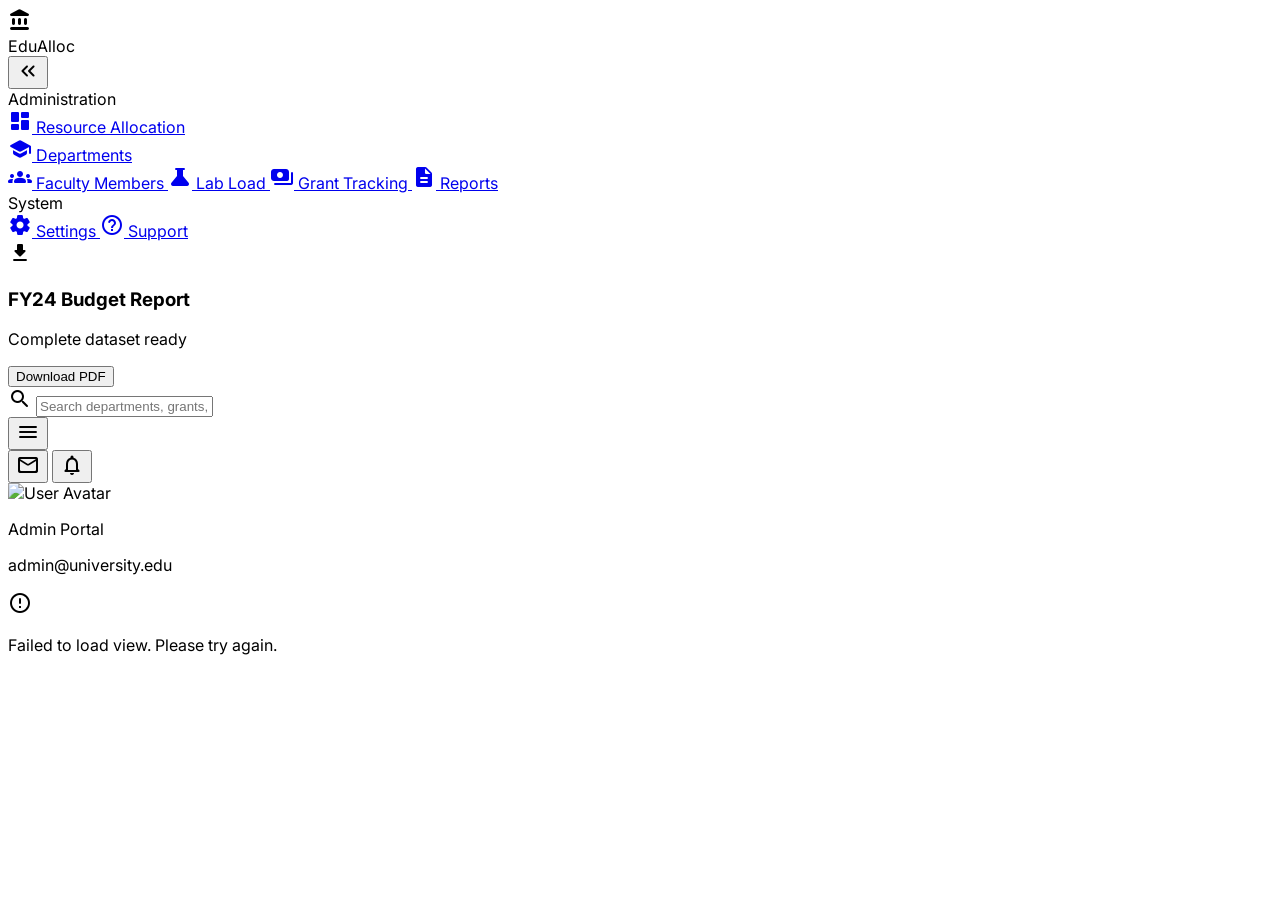
==== index.html @ 093c6f9e "Create main layout with sidebar navigation, header, and dynamic view container" ====
<!DOCTYPE html>
<html lang="en">

<head>
    <meta charset="utf-8" />
    <meta content="width=device-width, initial-scale=1.0" name="viewport" />
    <title>University Resource Allocation Dashboard</title>

    <!-- Tailwind CSS -->
    <script src="https://cdn.tailwindcss.com?plugins=forms,container-queries"></script>
    <script>
        tailwind.config = {
            darkMode: "class",
            theme: {
                extend: {
                    colors: {
                        primary: "#10b981",
                        secondary: "#34d399",
                        "background-light": "#f3f4f6",
                        "surface-light": "#ffffff",
                        "background-dark": "#000000",
                        "surface-dark": "#0A0A0A",
                        "card-dark": "#141414",
                        "text-light": "#1f2937",
                        "text-dark": "#f9fafb",
                        "text-muted": "#a1a1aa",
                        "border-light": "#e5e7eb",
                        "border-dark": "#1f1f23",
                    },
                    fontFamily: {
                        display: ["Inter", "sans-serif"],
                        body: ["Inter", "sans-serif"],
                    },
                    borderRadius: {
                        DEFAULT: "0.75rem",
                        'xl': '1rem',
                        '2xl': '1.5rem',
                    },
                    boxShadow: {
                        'soft': '0 4px 20px -2px rgba(0, 0, 0, 0.05)',
                        'elevated': '0 0 0 1px #1f1f23, 0 10px 30px -10px rgba(0, 0, 0, 0.9)',
                        'glow': '0 0 15px -3px rgba(16, 185, 129, 0.2)',
                    }
                },
            },
        };
    </script>

    <!-- Fonts & Icons -->
    <link href="https://fonts.googleapis.com/css2?family=Inter:wght@300;400;500;600;700&display=swap"
        rel="stylesheet" />
    <link href="https://fonts.googleapis.com/icon?family=Material+Icons+Round" rel="stylesheet" />
    <link href="https://fonts.googleapis.com/css2?family=Material+Symbols+Outlined:wght,FILL@100..700,0..1&display=swap"
        rel="stylesheet" />

    <!-- Stylesheets -->
    <link href="css/base.css" rel="stylesheet" />
    <link href="css/sidebar.css" rel="stylesheet" />
</head>

<body
    class="bg-background-light dark:bg-background-dark text-text-light dark:text-text-dark transition-colors duration-300 min-h-screen flex overflow-hidden">

    <!-- Mobile Overlay -->
    <div id="sidebar-overlay"
        class="fixed inset-0 bg-black/50 z-40 hidden lg:hidden transition-opacity duration-300 opacity-0 pointer-events-none">
    </div>

    <!-- ============================
         Sidebar
         ============================ -->
    <aside id="sidebar"
        class="w-64 flex-shrink-0 bg-surface-light dark:bg-surface-dark border-r border-border-light dark:border-border-dark flex flex-col h-screen overflow-y-auto transition-all duration-300 ease-in-out fixed inset-y-0 left-0 -translate-x-full lg:translate-x-0 lg:static z-50">

        <!-- Logo -->
        <div class="p-8 flex items-center justify-between gap-3">
            <div class="flex items-center gap-3 overflow-hidden">
                <div
                    class="w-8 h-8 rounded-full border-2 border-primary flex-shrink-0 flex items-center justify-center text-primary font-bold text-lg">
                    <span class="material-icons-round text-xl">account_balance</span>
                </div>
                <span
                    class="sidebar-text text-xl font-bold tracking-tight text-gray-900 dark:text-white whitespace-nowrap opacity-100 transition-all duration-300">EduAlloc</span>
            </div>
            <button id="sidebar-collapse-btn"
                class="hidden lg:flex p-1.5 rounded-lg text-gray-400 hover:bg-gray-100 dark:hover:bg-white/5 transition-colors">
                <span
                    class="material-icons-round text-xl transition-transform duration-300">keyboard_double_arrow_left</span>
            </button>
        </div>

        <!-- Navigation -->
        <nav class="flex-1 px-4 space-y-1">
            <div
                class="sidebar-text text-xs font-semibold text-gray-400 dark:text-text-muted uppercase tracking-wider mb-4 px-4 mt-2 whitespace-nowrap opacity-100 transition-all duration-300">
                Administration</div>
            <a id="nav-resource"
                class="nav-link flex items-center gap-3 px-4 py-3 rounded-xl bg-primary/10 text-primary font-medium dark:bg-primary/20"
                href="#">
                <span class="material-icons-round flex-shrink-0">dashboard</span>
                <span class="sidebar-text whitespace-nowrap opacity-100 transition-all duration-300">Resource
                    Allocation</span>
            </a>
            <a id="nav-departments"
                class="nav-link flex items-center justify-between px-4 py-3 rounded-xl text-gray-500 hover:bg-gray-50 hover:text-gray-900 dark:text-text-muted dark:hover:bg-white/5 dark:hover:text-white group transition-colors"
                href="#">
                <div class="flex items-center gap-3 overflow-hidden">
                    <span class="material-icons-round flex-shrink-0">school</span>
                    <span
                        class="sidebar-text whitespace-nowrap opacity-100 transition-all duration-300">Departments</span>
                </div>
            </a>
            <a id="nav-faculty"
                class="nav-link flex items-center gap-3 px-4 py-3 rounded-xl text-gray-500 hover:bg-gray-50 hover:text-gray-900 dark:text-text-muted dark:hover:bg-white/5 dark:hover:text-white transition-colors"
                href="#">
                <span class="material-icons-round flex-shrink-0">groups</span>
                <span class="sidebar-text whitespace-nowrap opacity-100 transition-all duration-300">Faculty
                    Members</span>
            </a>
            <a id="nav-lab-load"
                class="nav-link flex items-center gap-3 px-4 py-3 rounded-xl text-gray-500 hover:bg-gray-50 hover:text-gray-900 dark:text-text-muted dark:hover:bg-white/5 dark:hover:text-white transition-colors"
                href="#">
                <span class="material-icons-round flex-shrink-0">science</span>
                <span class="sidebar-text whitespace-nowrap opacity-100 transition-all duration-300">Lab Load</span>
            </a>
            <a id="nav-grants"
                class="nav-link flex items-center gap-3 px-4 py-3 rounded-xl text-gray-500 hover:bg-gray-50 hover:text-gray-900 dark:text-text-muted dark:hover:bg-white/5 dark:hover:text-white transition-colors"
                href="#">
                <span class="material-icons-round flex-shrink-0">payments</span>
                <span class="sidebar-text whitespace-nowrap opacity-100 transition-all duration-300">Grant
                    Tracking</span>
            </a>
            <a id="nav-reports"
                class="nav-link flex items-center gap-3 px-4 py-3 rounded-xl text-gray-500 hover:bg-gray-50 hover:text-gray-900 dark:text-text-muted dark:hover:bg-white/5 dark:hover:text-white transition-colors"
                href="#">
                <span class="material-icons-round flex-shrink-0">description</span>
                <span class="sidebar-text whitespace-nowrap opacity-100 transition-all duration-300">Reports</span>
            </a>

            <div
                class="sidebar-text text-xs font-semibold text-gray-400 dark:text-text-muted uppercase tracking-wider mb-4 px-4 mt-8 whitespace-nowrap opacity-100 transition-all duration-300">
                System</div>
            <a id="nav-settings"
                class="nav-link flex items-center gap-3 px-4 py-3 rounded-xl text-gray-500 hover:bg-gray-50 hover:text-gray-900 dark:text-text-muted dark:hover:bg-white/5 dark:hover:text-white transition-colors"
                href="#">
                <span class="material-icons-round flex-shrink-0">settings</span>
                <span class="sidebar-text whitespace-nowrap opacity-100 transition-all duration-300">Settings</span>
            </a>
            <a class="flex items-center gap-3 px-4 py-3 rounded-xl text-gray-500 hover:bg-gray-50 hover:text-gray-900 dark:text-text-muted dark:hover:bg-white/5 dark:hover:text-white transition-colors"
                href="#">
                <span class="material-icons-round flex-shrink-0">help_outline</span>
                <span class="sidebar-text whitespace-nowrap opacity-100 transition-all duration-300">Support</span>
            </a>
        </nav>

        <!-- Sidebar CTA -->
        <div class="sidebar-text p-4 mt-auto transition-all duration-300 opacity-100">
            <div
                class="bg-card-dark dark:bg-card-dark border border-border-dark rounded-2xl p-5 text-white relative overflow-hidden group">
                <div class="relative z-10 flex flex-col items-center text-center">
                    <div
                        class="w-10 h-10 bg-primary/10 rounded-full flex items-center justify-center mb-3 border border-primary/20">
                        <span class="material-icons-round text-xl text-primary">file_download</span>
                    </div>
                    <h3 class="font-semibold text-sm mb-1">FY24 Budget Report</h3>
                    <p class="text-[10px] text-text-muted mb-4 uppercase tracking-widest">Complete dataset ready</p>
                    <button
                        class="w-full py-2 bg-primary text-black text-xs font-bold rounded-lg transition-all hover:bg-secondary">
                        Download PDF
                    </button>
                </div>
            </div>
        </div>
    </aside>

    <!-- ============================
         Main Content
         ============================ -->
    <main class="flex-1 flex flex-col h-screen overflow-hidden">

        <!-- Header -->
        <header
            class="h-20 bg-background-light dark:bg-background-dark flex items-center justify-between px-8 py-4 flex-shrink-0">
            <div class="relative w-96 hidden md:block">
                <span
                    class="material-icons-round absolute left-3 top-1/2 transform -translate-y-1/2 text-gray-400 text-xl">search</span>
                <input
                    class="w-full pl-10 pr-12 py-2.5 rounded-xl border border-transparent dark:border-border-dark bg-surface-light dark:bg-surface-dark text-sm focus:ring-1 focus:ring-primary shadow-sm dark:text-white placeholder-text-muted"
                    placeholder="Search departments, grants, or faculty..." type="text" />
            </div>
            <button id="mobile-menu-btn"
                class="lg:hidden p-2 text-gray-600 dark:text-text-muted hover:bg-gray-100 dark:hover:bg-white/5 rounded-lg transition-colors">
                <span class="material-icons-round">menu</span>
            </button>
            <div class="flex items-center gap-4">
                <button
                    class="w-10 h-10 rounded-full bg-surface-light dark:bg-surface-dark border border-transparent dark:border-border-dark flex items-center justify-center text-gray-500 dark:text-text-muted hover:text-primary dark:hover:text-primary transition-colors">
                    <span class="material-icons-round text-xl">mail_outline</span>
                </button>
                <button
                    class="w-10 h-10 rounded-full bg-surface-light dark:bg-surface-dark border border-transparent dark:border-border-dark flex items-center justify-center text-gray-500 dark:text-text-muted hover:text-primary dark:hover:text-primary transition-colors relative">
                    <span class="material-icons-round text-xl">notifications_none</span>
                    <span
                        class="absolute top-2.5 right-3 w-2 h-2 bg-primary rounded-full border-2 border-white dark:border-background-dark shadow-glow"></span>
                </button>
                <div class="flex items-center gap-3 ml-2 border-l border-gray-200 dark:border-border-dark pl-4">
                    <img alt="User Avatar"
                        class="w-10 h-10 rounded-full object-cover border border-gray-200 dark:border-border-dark shadow-sm"
                        src="https://lh3.googleusercontent.com/aida-public/[base64]" />
                    <div class="hidden sm:block">
                        <p class="text-sm font-semibold text-gray-900 dark:text-white">Admin Portal</p>
                        <p class="text-xs text-gray-500 dark:text-gray-400">admin@university.edu</p>
                    </div>
                </div>
            </div>
        </header>

        <!-- View Container (loaded dynamically by router.js) -->
        <div id="view-container" class="flex-1 overflow-y-auto px-8 pb-8">
            <!-- Views are loaded here via fetch -->
        </div>

    </main>

    <!-- App Entry Point -->
    <script type="module" src="js/app.js"></script>
</body>

</html>
---- css/base.css ----
/* ===========================
   Base Styles
   =========================== */

body {
    font-family: 'Inter', sans-serif;
}

/* Scrollbar */
::-webkit-scrollbar {
    width: 6px;
}

::-webkit-scrollbar-track {
    background: transparent;
}

::-webkit-scrollbar-thumb {
    background: #cbd5e1;
    border-radius: 3px;
}

.dark ::-webkit-scrollbar-track {
    background: #000000;
}

.dark ::-webkit-scrollbar-thumb {
    background: #1f1f23;
}

/* Striped Bar Utility */
.striped-bar {
    background-image: linear-gradient(45deg, #e2e8f0 25%, transparent 25%, transparent 50%, #e2e8f0 50%, #e2e8f0 75%, transparent 75%, transparent);
    background-size: 8px 8px;
}

.dark .striped-bar {
    background-image: linear-gradient(45deg, #1f1f23 25%, transparent 25%, transparent 50%, #1f1f23 50%, #1f1f23 75%, transparent 75%, transparent);
}

/* Material Symbols */
.material-symbols-outlined {
    font-variation-settings: 'FILL' 0, 'wght' 400, 'GRAD' 0, 'opsz' 24;
}
---- css/sidebar.css ----
/* ===========================
   Sidebar Transitions & States
   =========================== */

#sidebar {
    transition: all 0.3s cubic-bezier(0.4, 0, 0.2, 1);
}

.sidebar-collapsed {
    width: 88px !important;
}

.sidebar-collapsed .sidebar-text {
    opacity: 0 !important;
    width: 0 !important;
    margin: 0 !important;
    padding: 0 !important;
    overflow: hidden;
    pointer-events: none;
    display: none;
}

.sidebar-collapsed #sidebar-collapse-btn {
    justify-content: center;
    width: 100%;
}

.sidebar-collapsed #sidebar-collapse-btn span {
    transform: rotate(180deg);
}

.sidebar-show {
    transform: translateX(0) !important;
}

#sidebar-overlay.overlay-show {
    display: block !important;
    opacity: 1 !important;
    pointer-events: auto !important;
}

@media (max-width: 1023px) {
    #sidebar {
        width: 280px;
    }
}
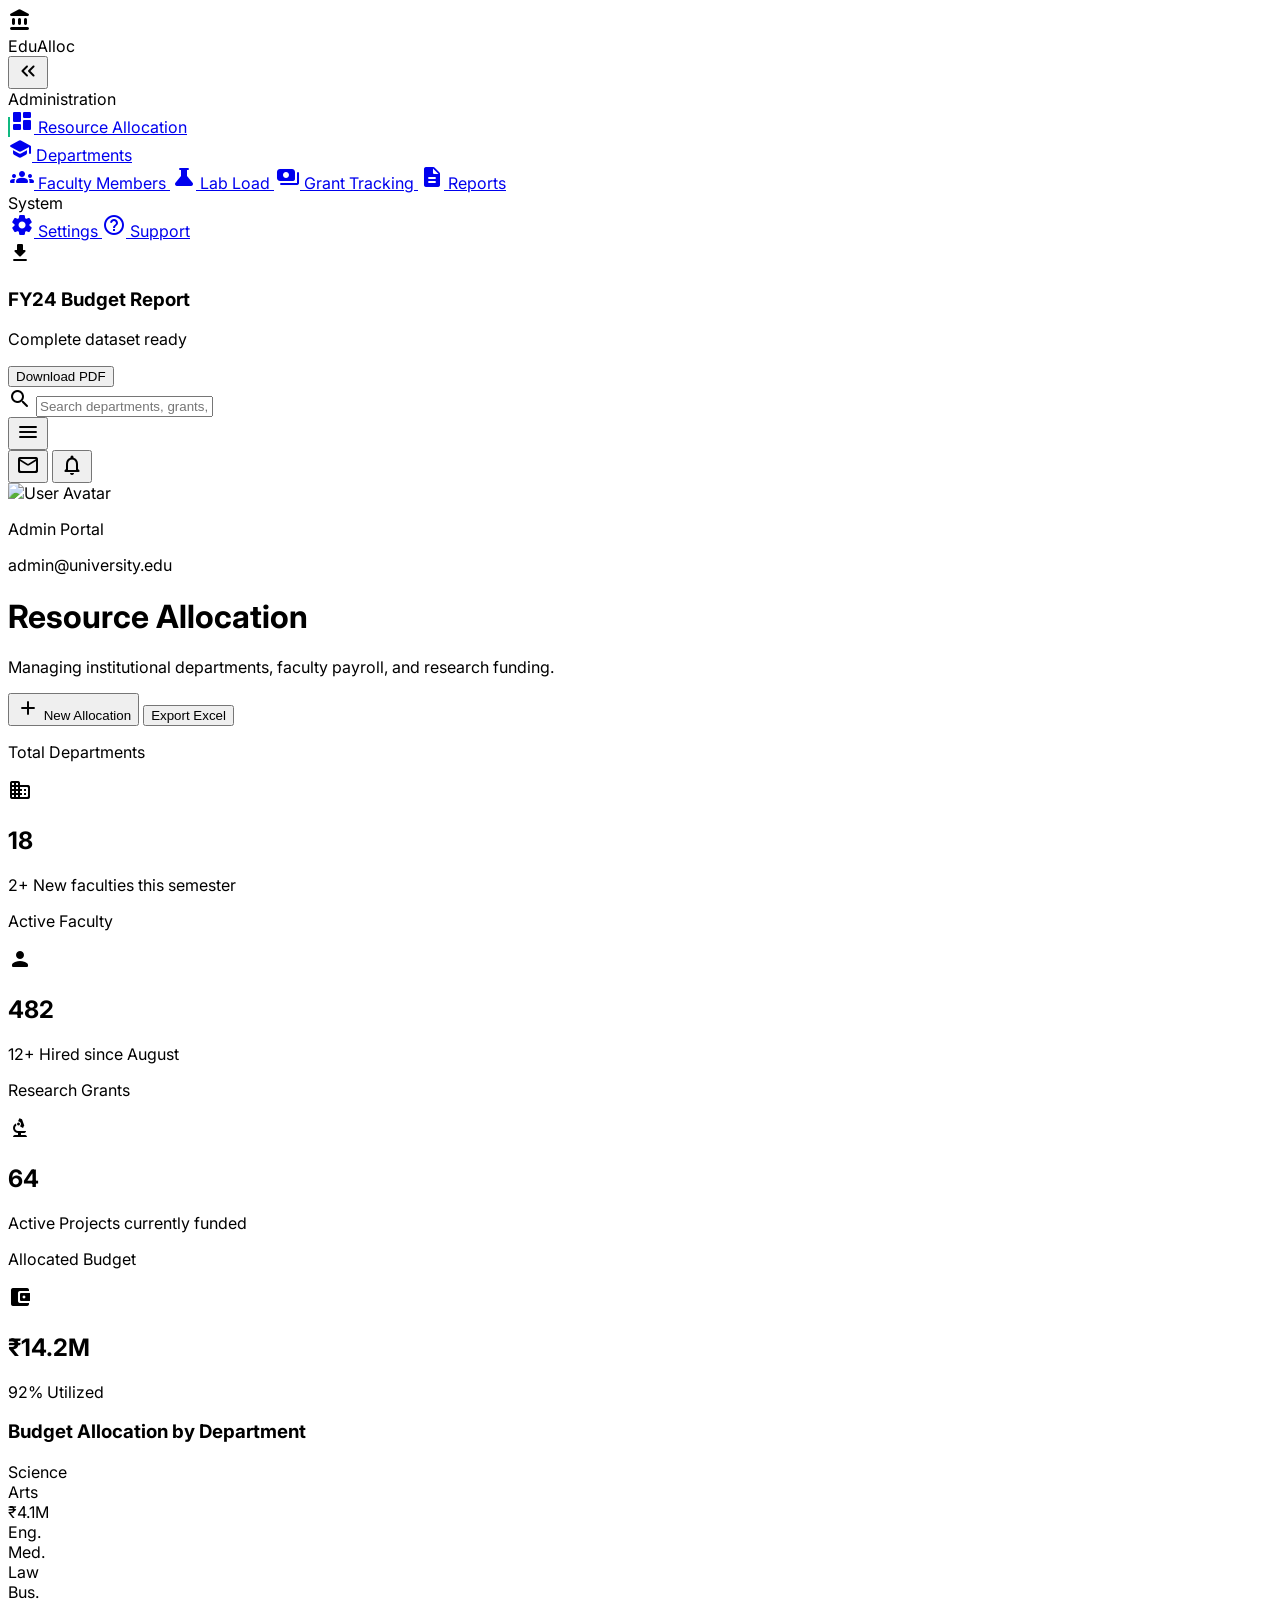
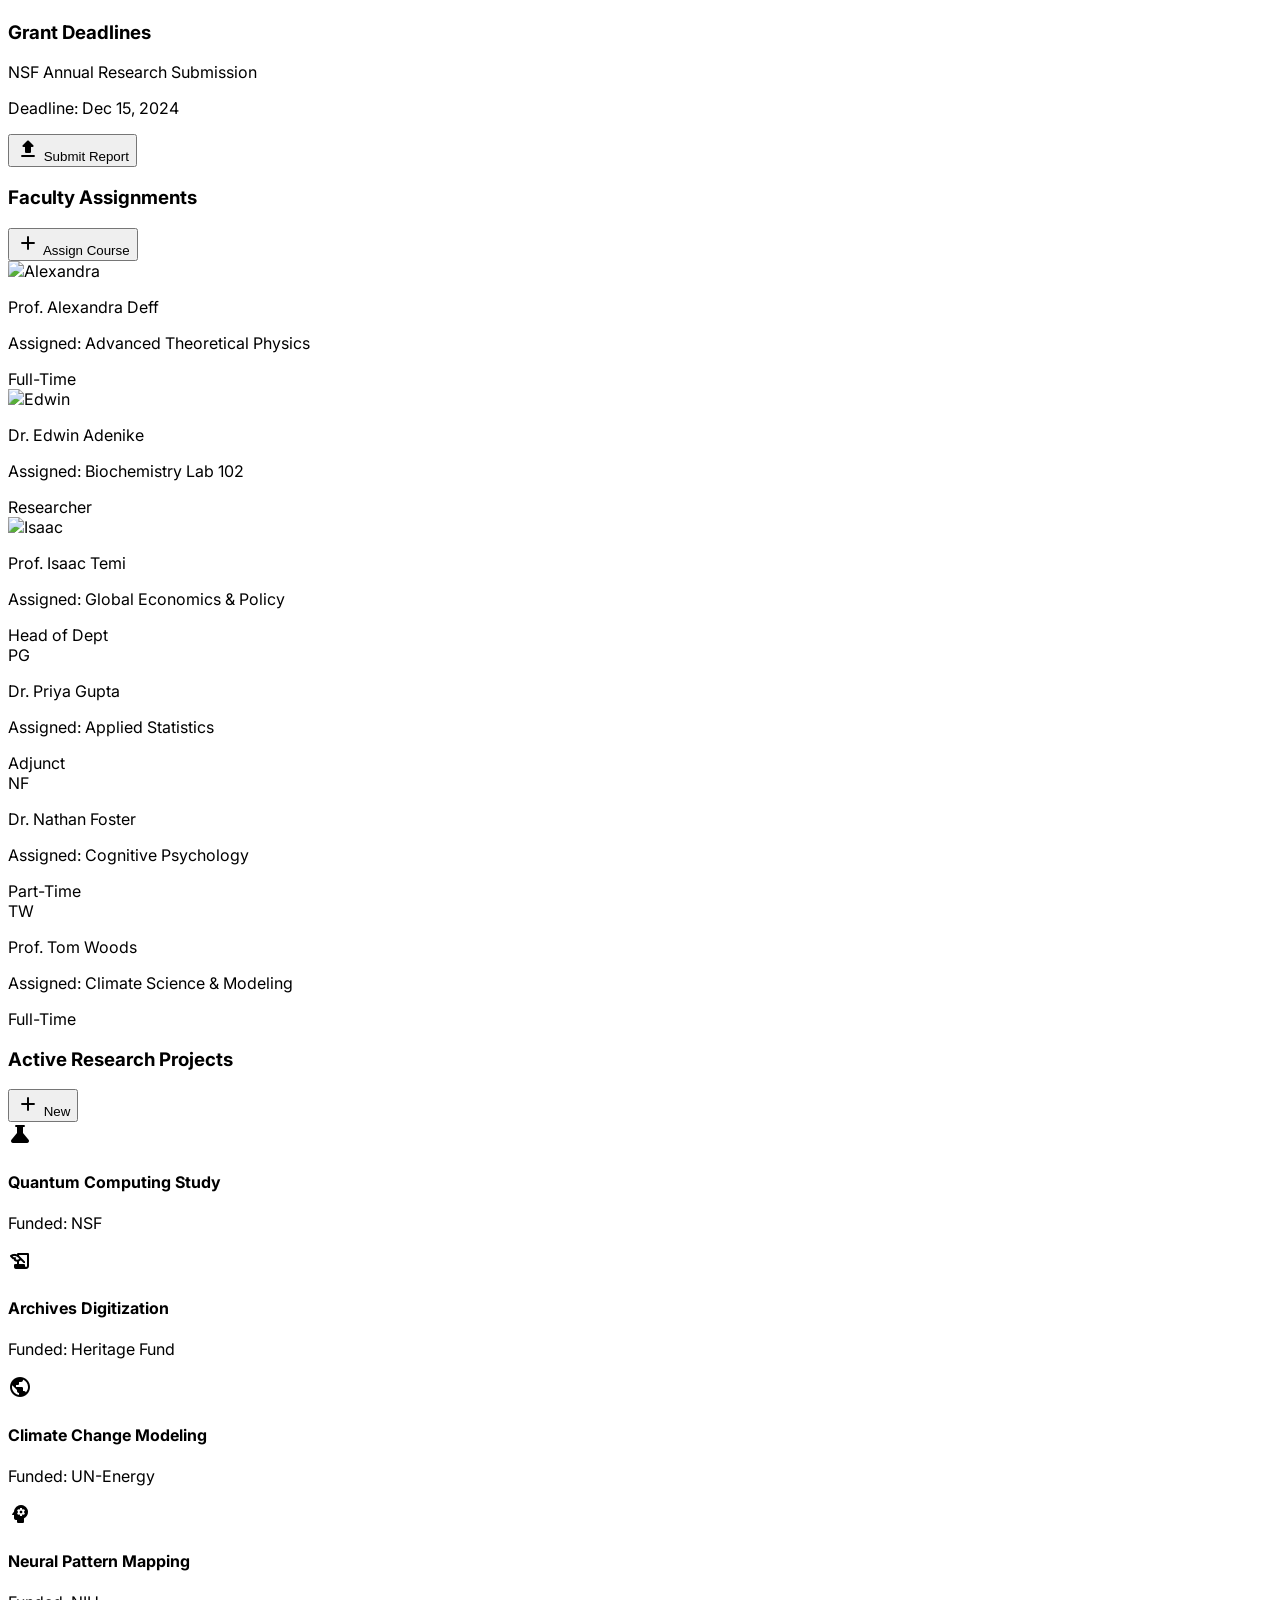
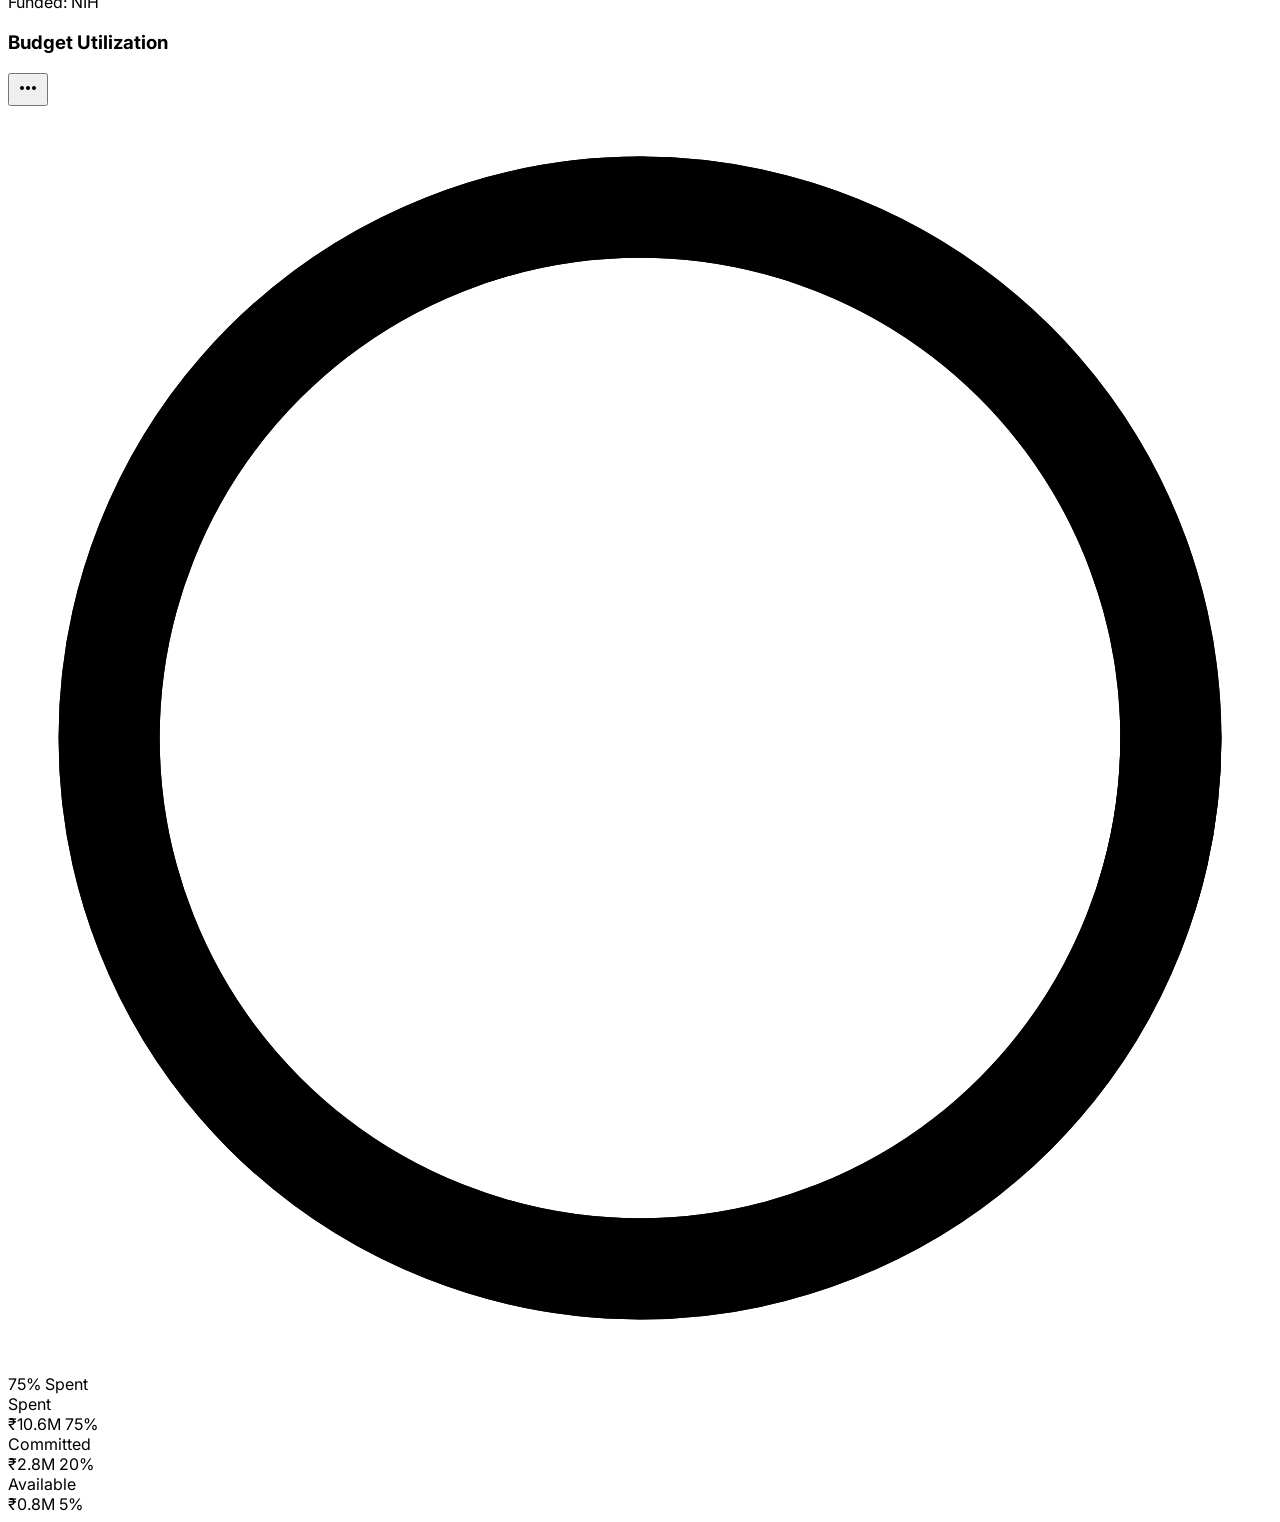
==== commit aaec86a7: "ui: polish sidebar active indicator, page transitions, header separator, and hover states" ====
--- a/index.html
+++ b/index.html
@@ -8,6 +8,22 @@
 
     <!-- Tailwind CSS -->
     <script src="https://cdn.tailwindcss.com?plugins=forms,container-queries"></script>
+
+    <!-- Nav icon hover nudge & active indicator -->
+    <style>
+        .nav-link .material-icons-round {
+            transition: transform 0.2s ease;
+        }
+        .nav-link:hover .material-icons-round {
+            transform: translateX(3px);
+        }
+        .nav-link.nav-active-indicator {
+            border-left: 2px solid #10b981;
+        }
+        .nav-link:not(.nav-active-indicator) {
+            border-left: 2px solid transparent;
+        }
+    </style>
     <script>
         tailwind.config = {
             darkMode: "class",
@@ -95,7 +111,7 @@
                 class="sidebar-text text-xs font-semibold text-gray-400 dark:text-text-muted uppercase tracking-wider mb-4 px-4 mt-2 whitespace-nowrap opacity-100 transition-all duration-300">
                 Administration</div>
             <a id="nav-resource"
-                class="nav-link flex items-center gap-3 px-4 py-3 rounded-xl bg-primary/10 text-primary font-medium dark:bg-primary/20"
+                class="nav-link nav-active-indicator flex items-center gap-3 px-4 py-3 rounded-xl bg-primary/10 text-primary font-medium dark:bg-primary/20"
                 href="#">
                 <span class="material-icons-round flex-shrink-0">dashboard</span>
                 <span class="sidebar-text whitespace-nowrap opacity-100 transition-all duration-300">Resource
@@ -180,12 +196,12 @@
 
         <!-- Header -->
         <header
-            class="h-20 bg-background-light dark:bg-background-dark flex items-center justify-between px-8 py-4 flex-shrink-0">
+            class="h-20 bg-background-light dark:bg-background-dark flex items-center justify-between px-8 py-4 flex-shrink-0 border-b border-gray-100 dark:border-border-dark shadow-sm dark:shadow-none">
             <div class="relative w-96 hidden md:block">
                 <span
                     class="material-icons-round absolute left-3 top-1/2 transform -translate-y-1/2 text-gray-400 text-xl">search</span>
                 <input
-                    class="w-full pl-10 pr-12 py-2.5 rounded-xl border border-transparent dark:border-border-dark bg-surface-light dark:bg-surface-dark text-sm focus:ring-1 focus:ring-primary shadow-sm dark:text-white placeholder-text-muted"
+                    class="w-full pl-10 pr-12 py-2.5 rounded-xl border border-transparent dark:border-border-dark bg-surface-light dark:bg-surface-dark text-sm focus:outline-none focus:border-primary focus:ring-2 focus:ring-primary/20 shadow-sm dark:text-white placeholder-text-muted transition-all duration-200"
                     placeholder="Search departments, grants, or faculty..." type="text" />
             </div>
             <button id="mobile-menu-btn"
@@ -193,19 +209,19 @@
                 <span class="material-icons-round">menu</span>
             </button>
             <div class="flex items-center gap-4">
-                <button
-                    class="w-10 h-10 rounded-full bg-surface-light dark:bg-surface-dark border border-transparent dark:border-border-dark flex items-center justify-center text-gray-500 dark:text-text-muted hover:text-primary dark:hover:text-primary transition-colors">
+                <button title="Messages"
+                    class="w-10 h-10 rounded-full bg-surface-light dark:bg-surface-dark border border-transparent dark:border-border-dark flex items-center justify-center text-gray-500 dark:text-text-muted hover:text-primary dark:hover:text-primary hover:border-primary/30 transition-all duration-200">
                     <span class="material-icons-round text-xl">mail_outline</span>
                 </button>
-                <button
-                    class="w-10 h-10 rounded-full bg-surface-light dark:bg-surface-dark border border-transparent dark:border-border-dark flex items-center justify-center text-gray-500 dark:text-text-muted hover:text-primary dark:hover:text-primary transition-colors relative">
+                <button title="Notifications"
+                    class="w-10 h-10 rounded-full bg-surface-light dark:bg-surface-dark border border-transparent dark:border-border-dark flex items-center justify-center text-gray-500 dark:text-text-muted hover:text-primary dark:hover:text-primary hover:border-primary/30 transition-all duration-200 relative">
                     <span class="material-icons-round text-xl">notifications_none</span>
                     <span
                         class="absolute top-2.5 right-3 w-2 h-2 bg-primary rounded-full border-2 border-white dark:border-background-dark shadow-glow"></span>
                 </button>
                 <div class="flex items-center gap-3 ml-2 border-l border-gray-200 dark:border-border-dark pl-4">
                     <img alt="User Avatar"
-                        class="w-10 h-10 rounded-full object-cover border border-gray-200 dark:border-border-dark shadow-sm"
+                        class="w-10 h-10 rounded-full object-cover border-2 border-gray-200 dark:border-border-dark shadow-sm hover:border-primary transition-colors duration-200 cursor-pointer"
                         src="https://lh3.googleusercontent.com/aida-public/[base64]" />
                     <div class="hidden sm:block">
                         <p class="text-sm font-semibold text-gray-900 dark:text-white">Admin Portal</p>
--- a/css/base.css
+++ b/css/base.css
@@ -25,7 +25,8 @@
 }
 
 .dark ::-webkit-scrollbar-thumb {
-    background: #1f1f23;
+    background: #2d2d33;
+    box-shadow: 0 0 6px rgba(16, 185, 129, 0.25);
 }
 
 /* Striped Bar Utility */
@@ -42,3 +43,32 @@
 .material-symbols-outlined {
     font-variation-settings: 'FILL' 0, 'wght' 400, 'GRAD' 0, 'opsz' 24;
 }
+
+/* ===========================
+   View Transition Animation
+   =========================== */
+
+@keyframes fadeUp {
+    from {
+        opacity: 0;
+        transform: translateY(10px);
+    }
+    to {
+        opacity: 1;
+        transform: translateY(0);
+    }
+}
+
+.view-animate {
+    animation: fadeUp 0.25s cubic-bezier(0.4, 0, 0.2, 1) forwards;
+}
+
+/* ===========================
+   Focus Ring
+   =========================== */
+
+*:focus-visible {
+    outline: 2px solid rgba(16, 185, 129, 0.6);
+    outline-offset: 2px;
+    border-radius: 0.5rem;
+}
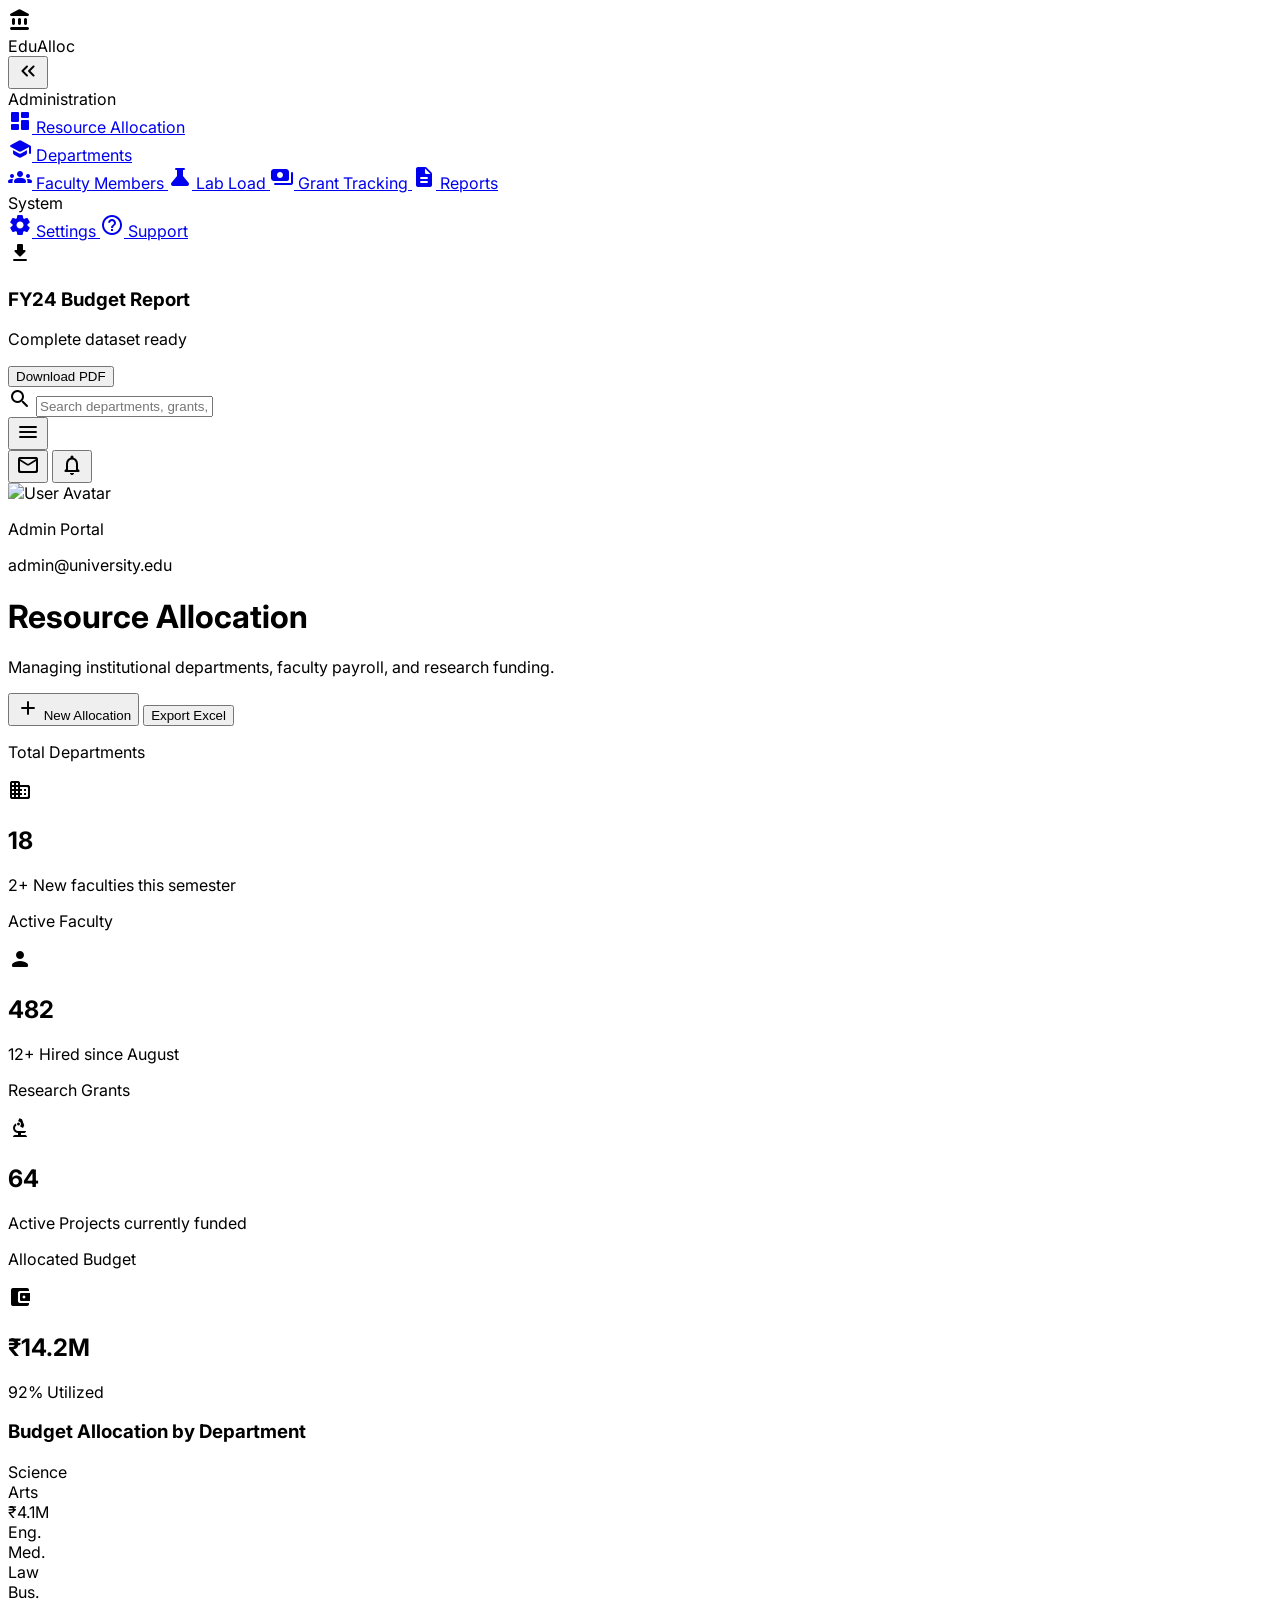
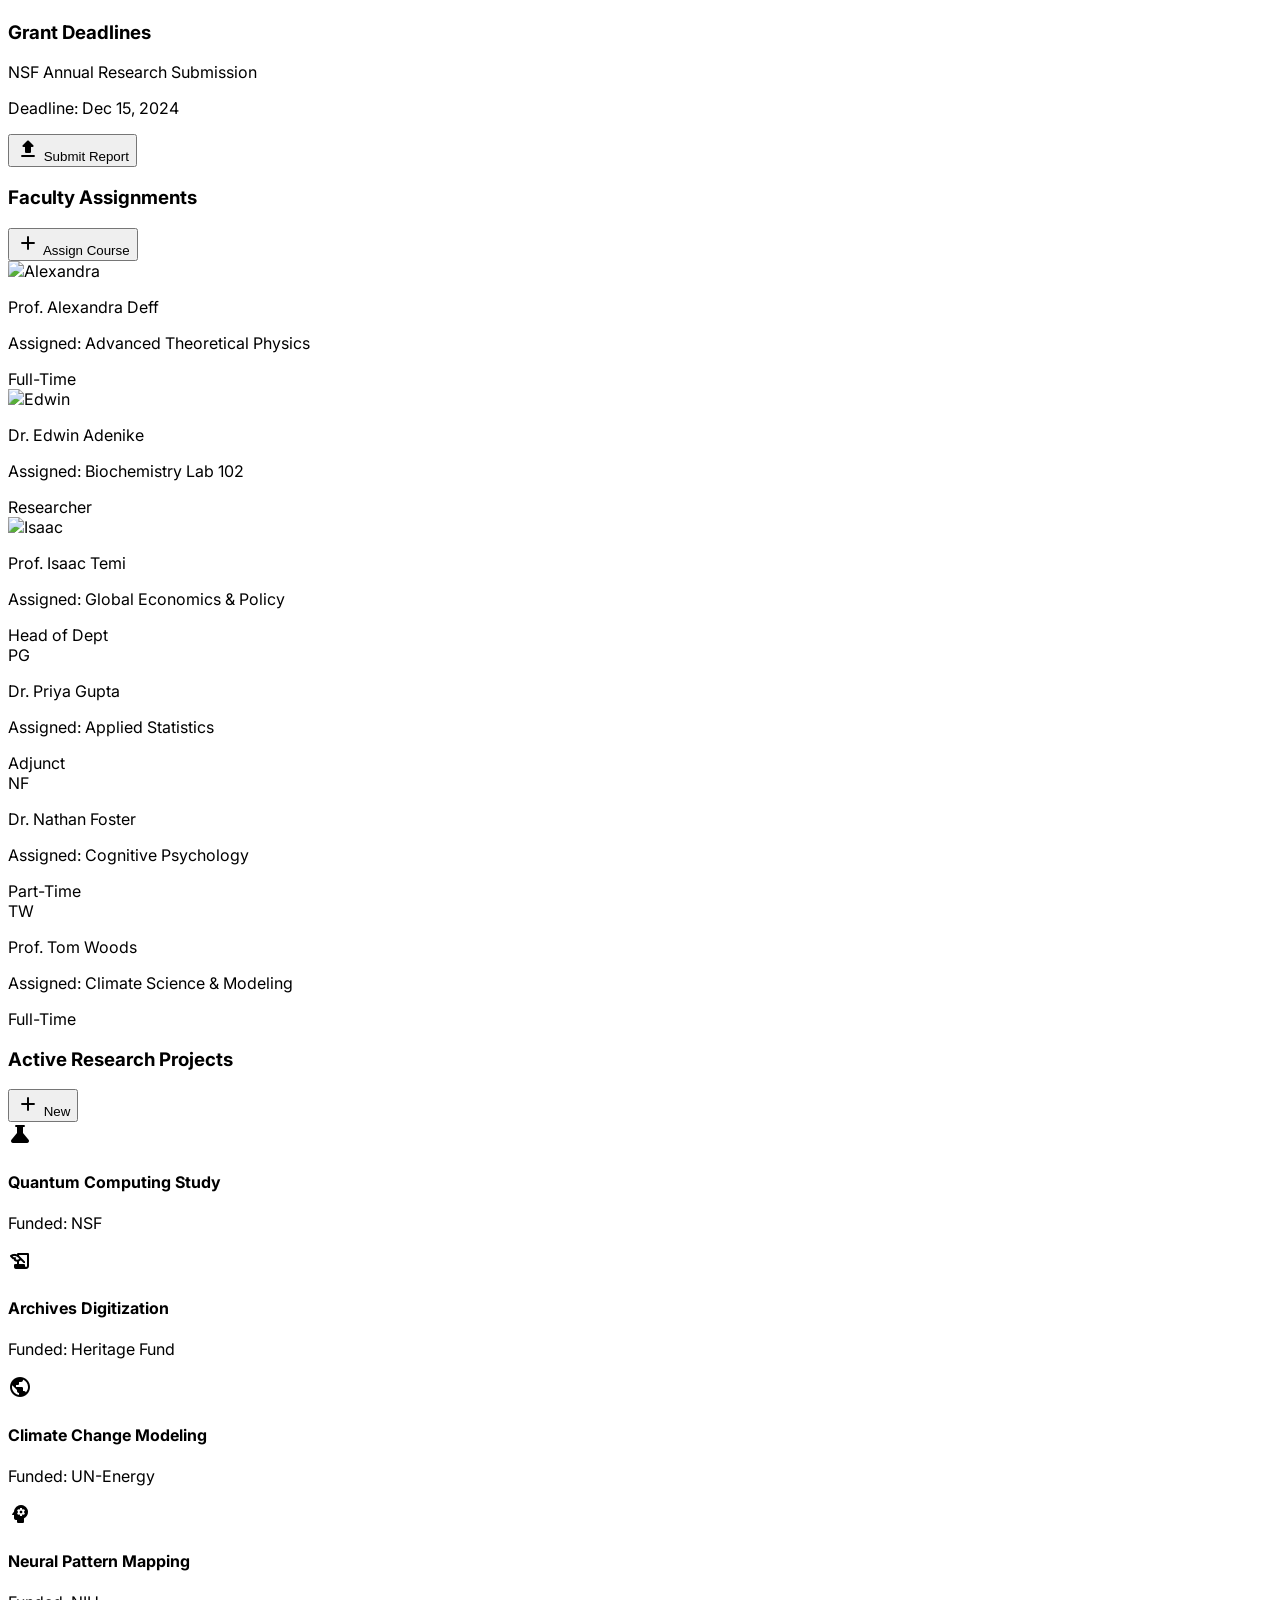
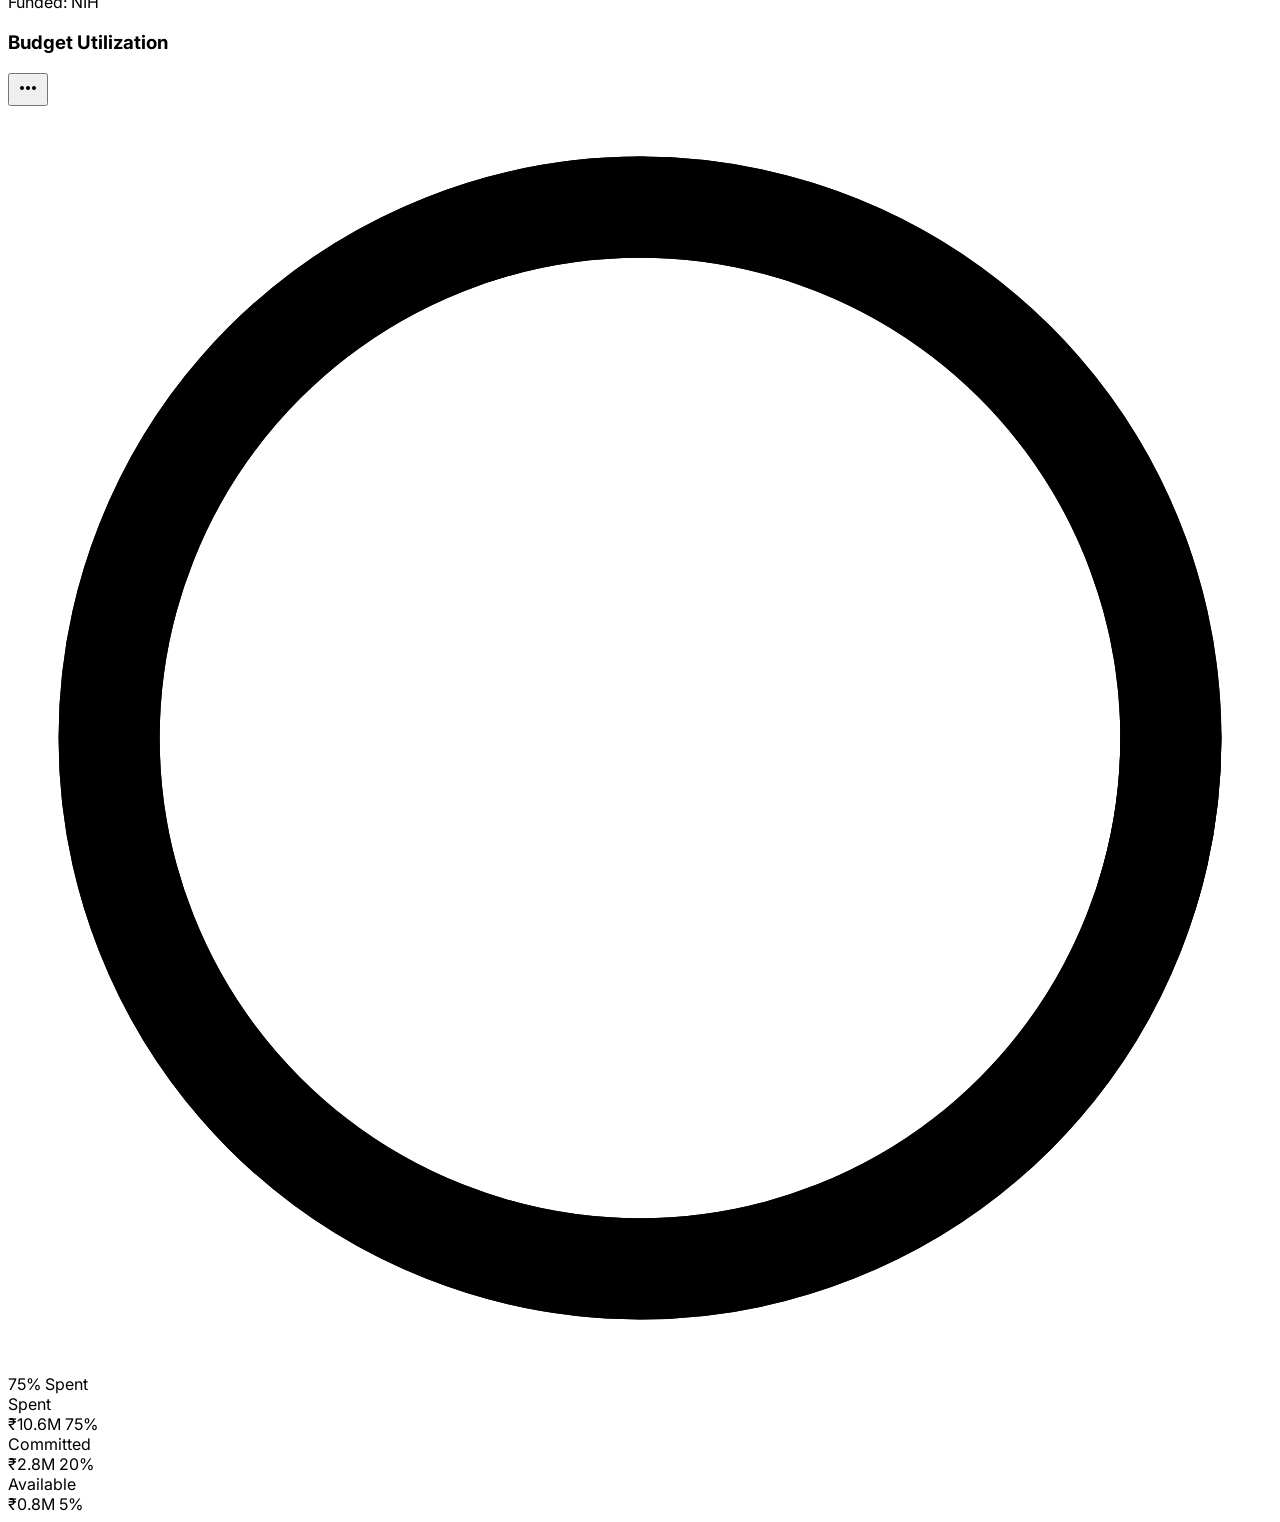
==== commit bb3fef67: "minor comment update" ====
--- a/index.html
+++ b/index.html
@@ -1,4 +1,5 @@
 <!DOCTYPE html>
+<!-- University Resource Allocation Dashboard -->
 <html lang="en">
 
 <head>
@@ -8,22 +9,6 @@
 
     <!-- Tailwind CSS -->
     <script src="https://cdn.tailwindcss.com?plugins=forms,container-queries"></script>
-
-    <!-- Nav icon hover nudge & active indicator -->
-    <style>
-        .nav-link .material-icons-round {
-            transition: transform 0.2s ease;
-        }
-        .nav-link:hover .material-icons-round {
-            transform: translateX(3px);
-        }
-        .nav-link.nav-active-indicator {
-            border-left: 2px solid #10b981;
-        }
-        .nav-link:not(.nav-active-indicator) {
-            border-left: 2px solid transparent;
-        }
-    </style>
     <script>
         tailwind.config = {
             darkMode: "class",
@@ -111,7 +96,7 @@
                 class="sidebar-text text-xs font-semibold text-gray-400 dark:text-text-muted uppercase tracking-wider mb-4 px-4 mt-2 whitespace-nowrap opacity-100 transition-all duration-300">
                 Administration</div>
             <a id="nav-resource"
-                class="nav-link nav-active-indicator flex items-center gap-3 px-4 py-3 rounded-xl bg-primary/10 text-primary font-medium dark:bg-primary/20"
+                class="nav-link flex items-center gap-3 px-4 py-3 rounded-xl bg-primary/10 text-primary font-medium dark:bg-primary/20"
                 href="#">
                 <span class="material-icons-round flex-shrink-0">dashboard</span>
                 <span class="sidebar-text whitespace-nowrap opacity-100 transition-all duration-300">Resource
@@ -196,12 +181,12 @@
 
         <!-- Header -->
         <header
-            class="h-20 bg-background-light dark:bg-background-dark flex items-center justify-between px-8 py-4 flex-shrink-0 border-b border-gray-100 dark:border-border-dark shadow-sm dark:shadow-none">
+            class="h-20 bg-background-light dark:bg-background-dark flex items-center justify-between px-8 py-4 flex-shrink-0">
             <div class="relative w-96 hidden md:block">
                 <span
                     class="material-icons-round absolute left-3 top-1/2 transform -translate-y-1/2 text-gray-400 text-xl">search</span>
                 <input
-                    class="w-full pl-10 pr-12 py-2.5 rounded-xl border border-transparent dark:border-border-dark bg-surface-light dark:bg-surface-dark text-sm focus:outline-none focus:border-primary focus:ring-2 focus:ring-primary/20 shadow-sm dark:text-white placeholder-text-muted transition-all duration-200"
+                    class="w-full pl-10 pr-12 py-2.5 rounded-xl border border-transparent dark:border-border-dark bg-surface-light dark:bg-surface-dark text-sm focus:ring-1 focus:ring-primary shadow-sm dark:text-white placeholder-text-muted"
                     placeholder="Search departments, grants, or faculty..." type="text" />
             </div>
             <button id="mobile-menu-btn"
@@ -209,19 +194,19 @@
                 <span class="material-icons-round">menu</span>
             </button>
             <div class="flex items-center gap-4">
-                <button title="Messages"
-                    class="w-10 h-10 rounded-full bg-surface-light dark:bg-surface-dark border border-transparent dark:border-border-dark flex items-center justify-center text-gray-500 dark:text-text-muted hover:text-primary dark:hover:text-primary hover:border-primary/30 transition-all duration-200">
+                <button
+                    class="w-10 h-10 rounded-full bg-surface-light dark:bg-surface-dark border border-transparent dark:border-border-dark flex items-center justify-center text-gray-500 dark:text-text-muted hover:text-primary dark:hover:text-primary transition-colors">
                     <span class="material-icons-round text-xl">mail_outline</span>
                 </button>
-                <button title="Notifications"
-                    class="w-10 h-10 rounded-full bg-surface-light dark:bg-surface-dark border border-transparent dark:border-border-dark flex items-center justify-center text-gray-500 dark:text-text-muted hover:text-primary dark:hover:text-primary hover:border-primary/30 transition-all duration-200 relative">
+                <button
+                    class="w-10 h-10 rounded-full bg-surface-light dark:bg-surface-dark border border-transparent dark:border-border-dark flex items-center justify-center text-gray-500 dark:text-text-muted hover:text-primary dark:hover:text-primary transition-colors relative">
                     <span class="material-icons-round text-xl">notifications_none</span>
                     <span
                         class="absolute top-2.5 right-3 w-2 h-2 bg-primary rounded-full border-2 border-white dark:border-background-dark shadow-glow"></span>
                 </button>
                 <div class="flex items-center gap-3 ml-2 border-l border-gray-200 dark:border-border-dark pl-4">
                     <img alt="User Avatar"
-                        class="w-10 h-10 rounded-full object-cover border-2 border-gray-200 dark:border-border-dark shadow-sm hover:border-primary transition-colors duration-200 cursor-pointer"
+                        class="w-10 h-10 rounded-full object-cover border border-gray-200 dark:border-border-dark shadow-sm"
                         src="https://lh3.googleusercontent.com/aida-public/[base64]" />
                     <div class="hidden sm:block">
                         <p class="text-sm font-semibold text-gray-900 dark:text-white">Admin Portal</p>
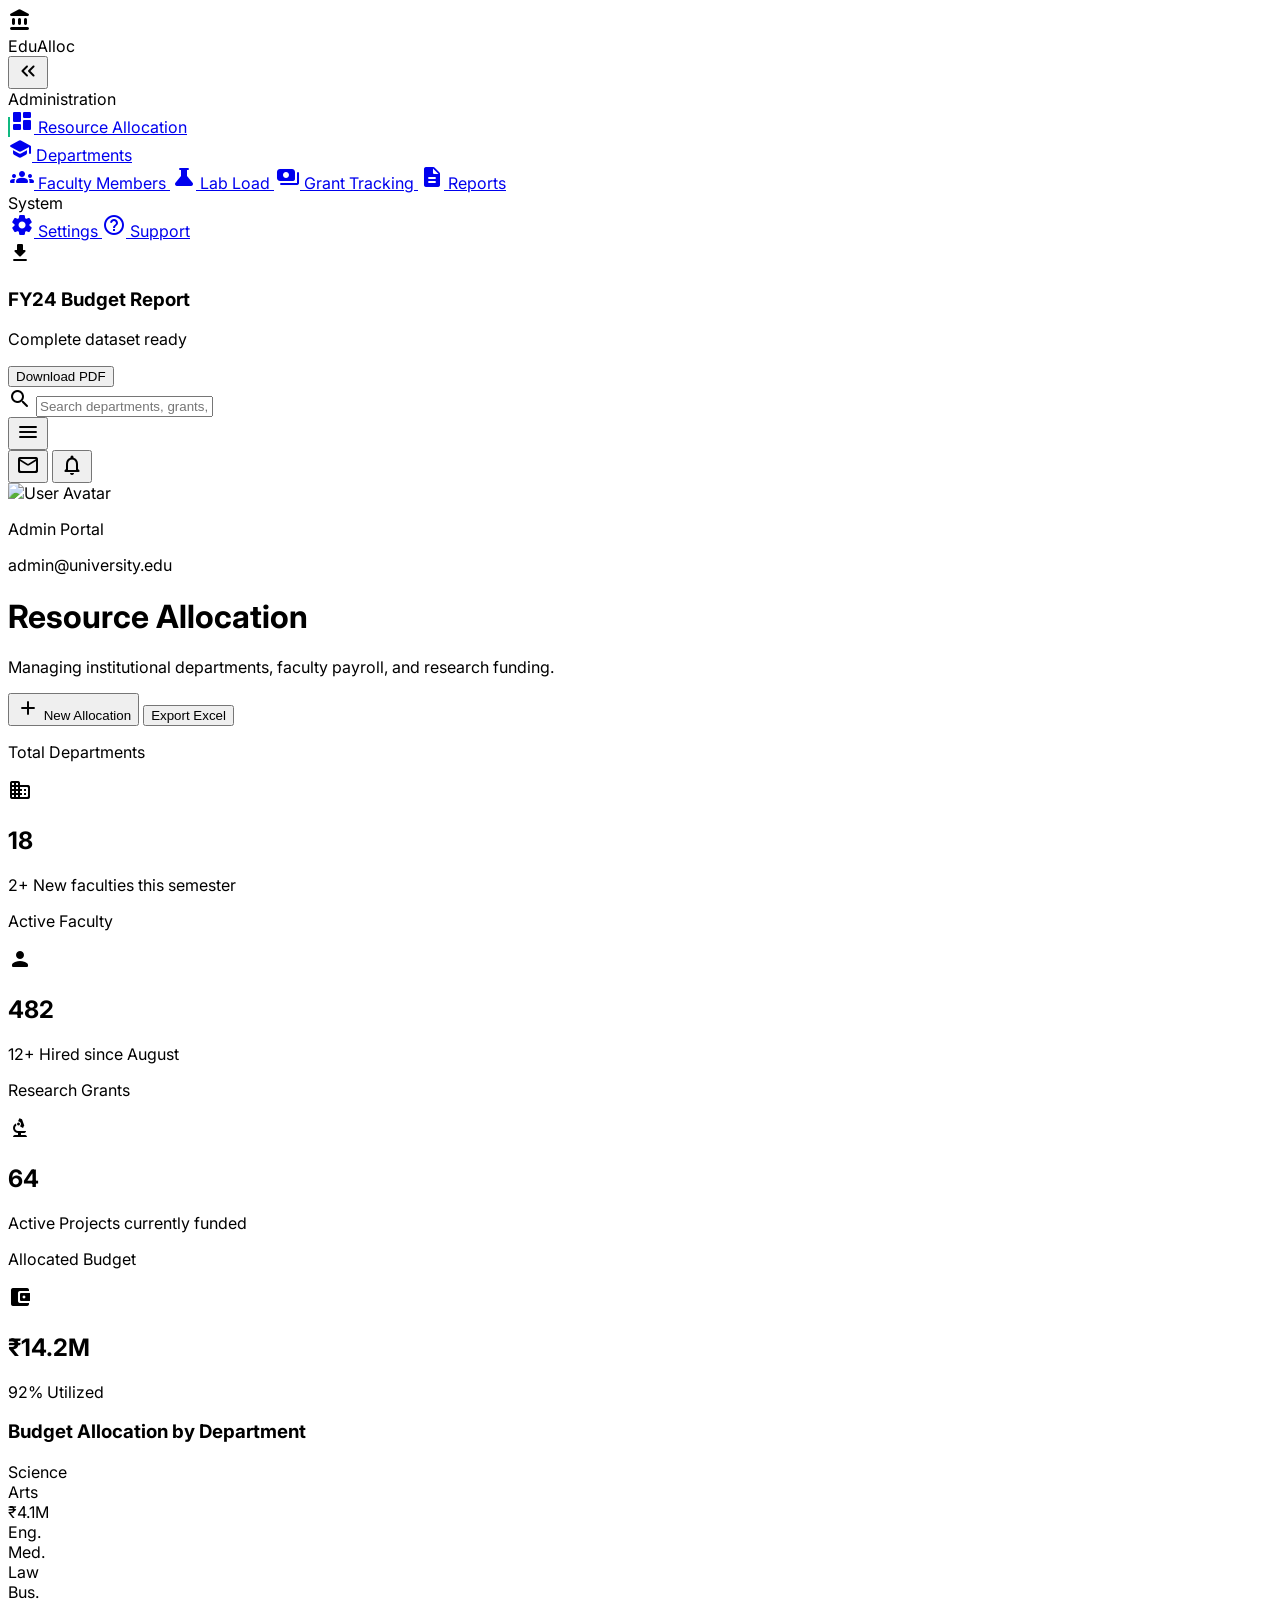
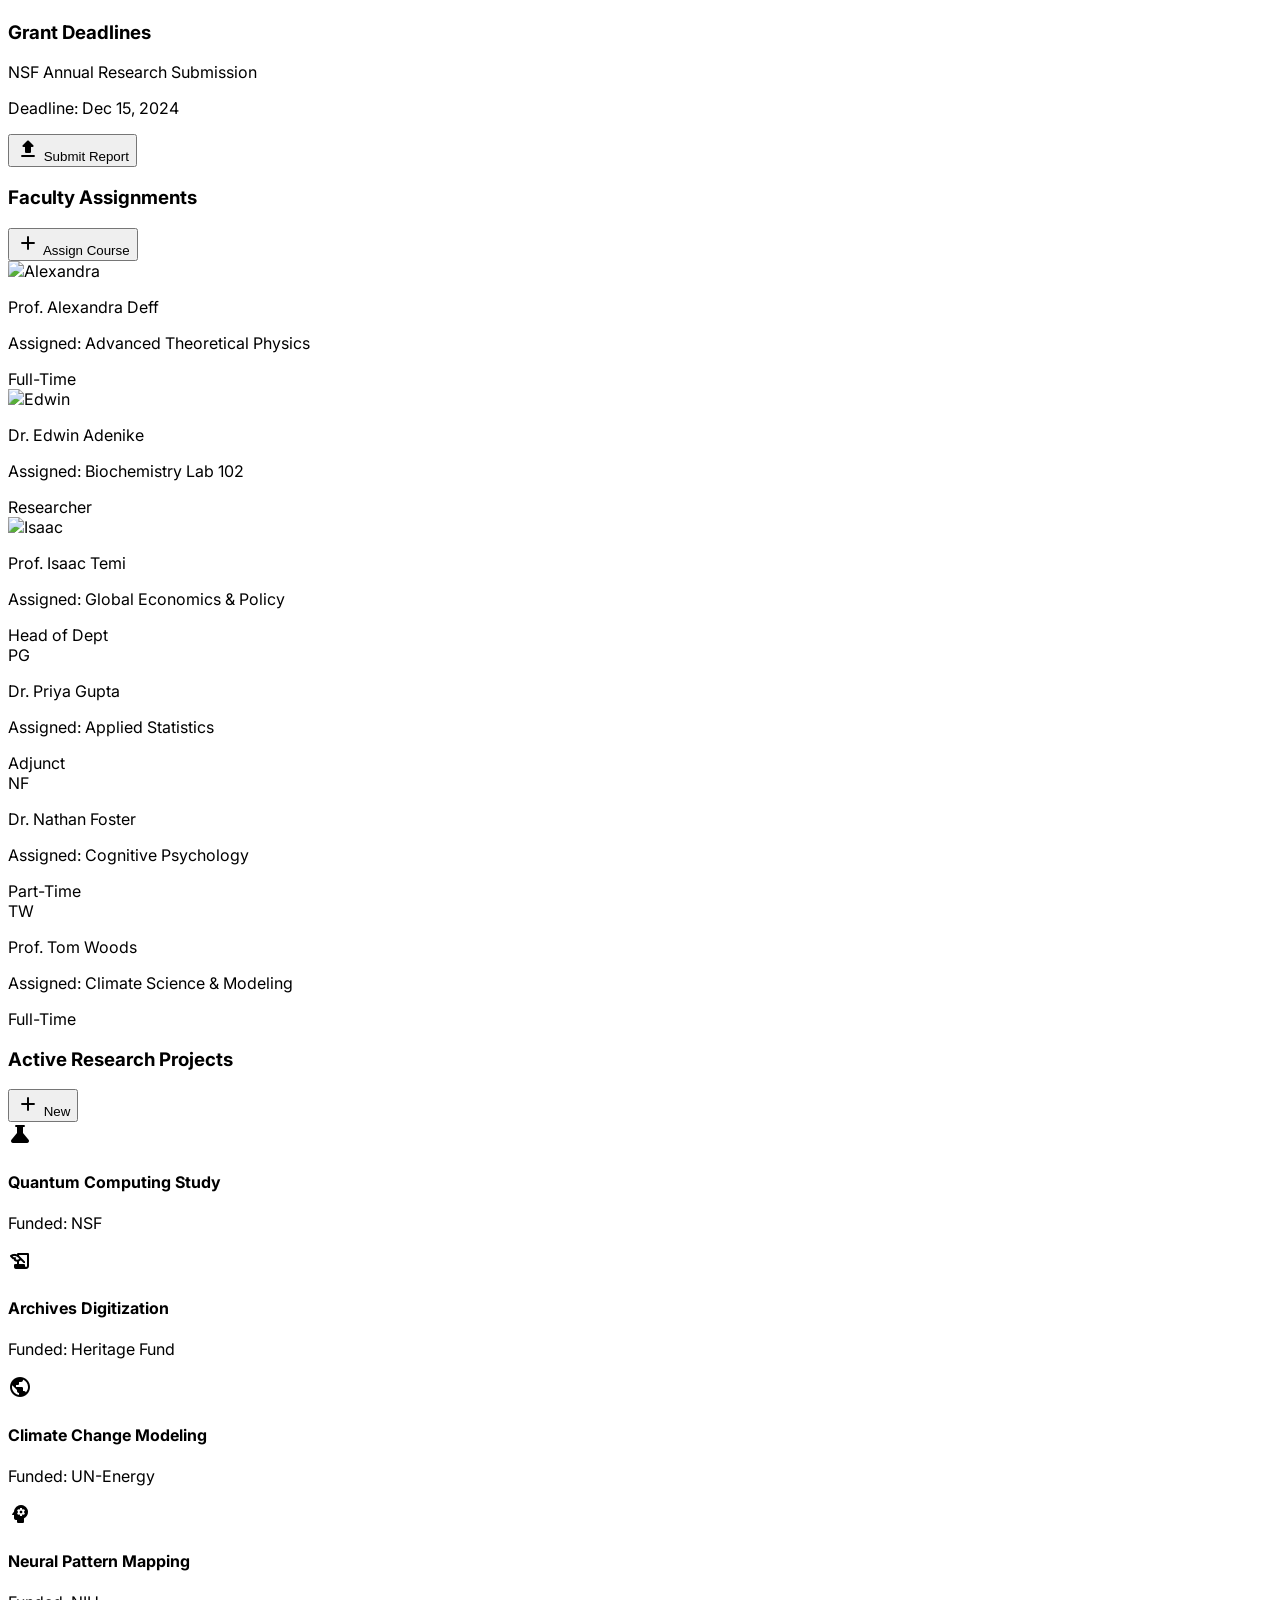
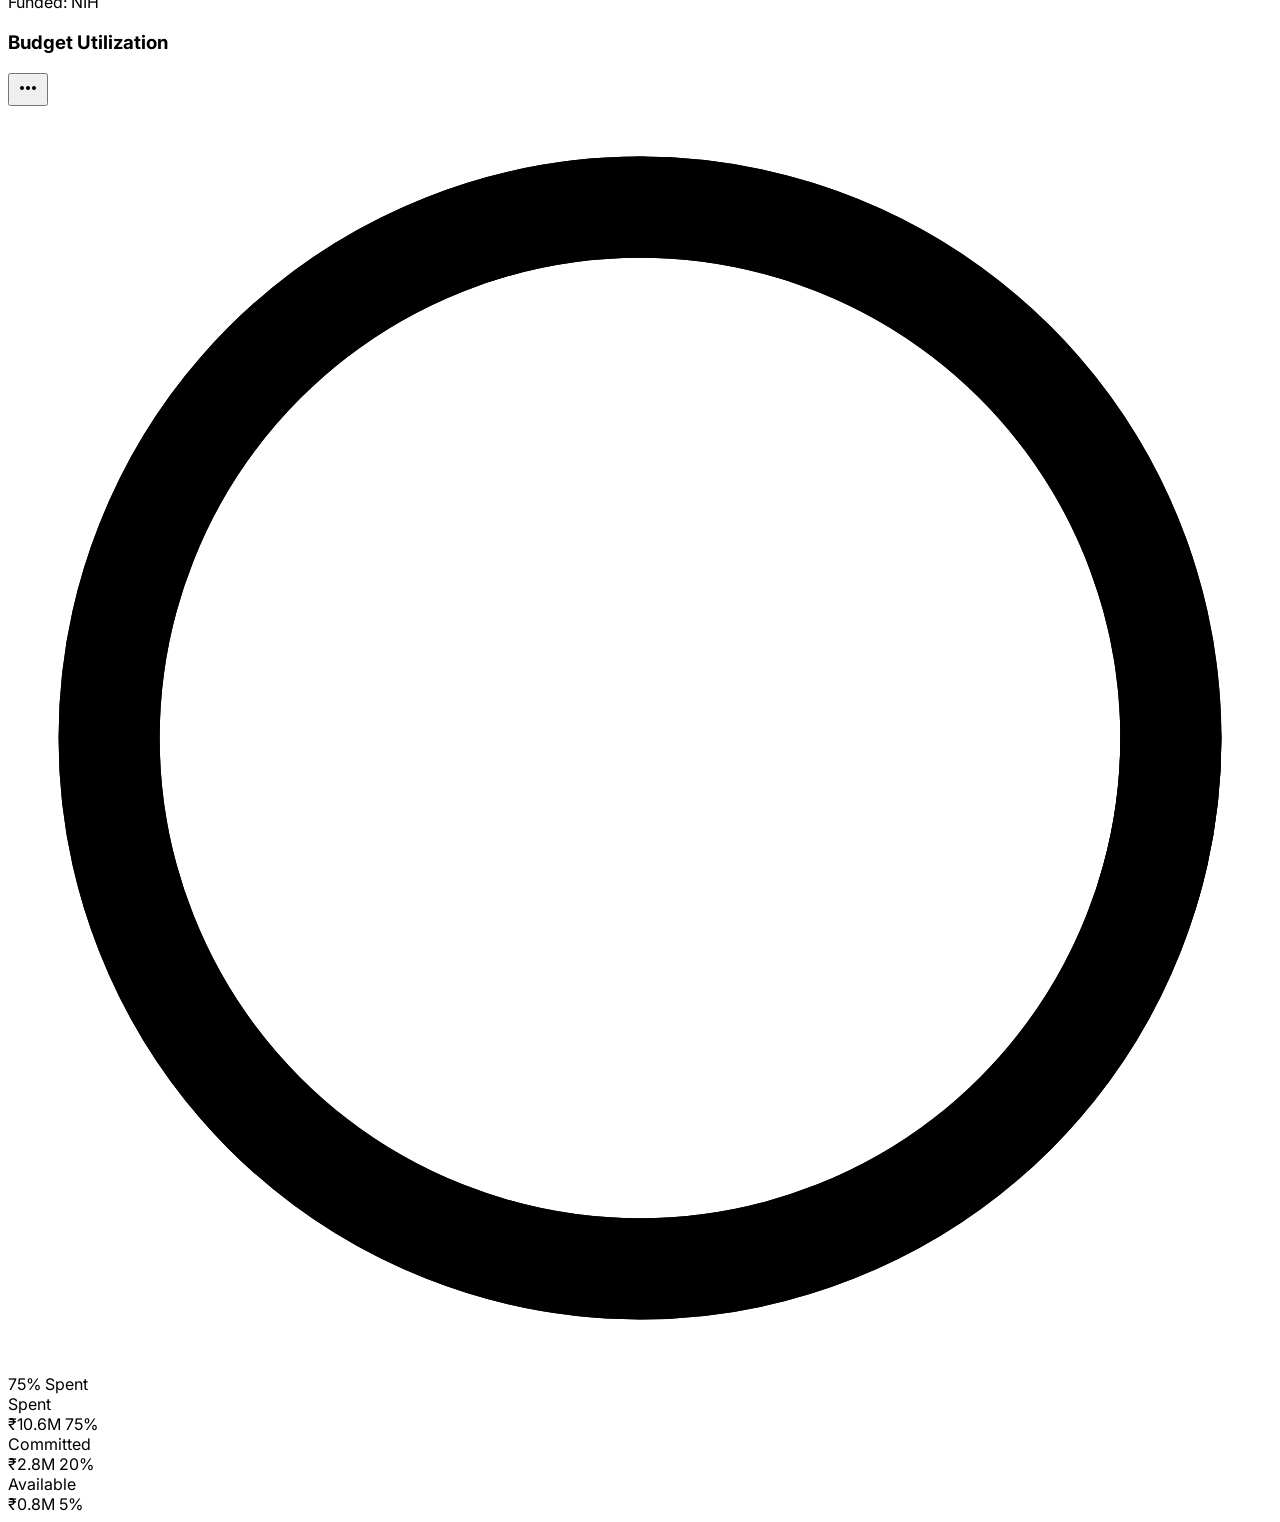
==== commit a2f4b5dd: "Merge branch 'main' of https://github.com/Vishal-770/web_programming_Project_V1" ====
--- a/index.html
+++ b/index.html
@@ -9,6 +9,22 @@
 
     <!-- Tailwind CSS -->
     <script src="https://cdn.tailwindcss.com?plugins=forms,container-queries"></script>
+
+    <!-- Nav icon hover nudge & active indicator -->
+    <style>
+        .nav-link .material-icons-round {
+            transition: transform 0.2s ease;
+        }
+        .nav-link:hover .material-icons-round {
+            transform: translateX(3px);
+        }
+        .nav-link.nav-active-indicator {
+            border-left: 2px solid #10b981;
+        }
+        .nav-link:not(.nav-active-indicator) {
+            border-left: 2px solid transparent;
+        }
+    </style>
     <script>
         tailwind.config = {
             darkMode: "class",
@@ -96,7 +112,7 @@
                 class="sidebar-text text-xs font-semibold text-gray-400 dark:text-text-muted uppercase tracking-wider mb-4 px-4 mt-2 whitespace-nowrap opacity-100 transition-all duration-300">
                 Administration</div>
             <a id="nav-resource"
-                class="nav-link flex items-center gap-3 px-4 py-3 rounded-xl bg-primary/10 text-primary font-medium dark:bg-primary/20"
+                class="nav-link nav-active-indicator flex items-center gap-3 px-4 py-3 rounded-xl bg-primary/10 text-primary font-medium dark:bg-primary/20"
                 href="#">
                 <span class="material-icons-round flex-shrink-0">dashboard</span>
                 <span class="sidebar-text whitespace-nowrap opacity-100 transition-all duration-300">Resource
@@ -181,12 +197,12 @@
 
         <!-- Header -->
         <header
-            class="h-20 bg-background-light dark:bg-background-dark flex items-center justify-between px-8 py-4 flex-shrink-0">
+            class="h-20 bg-background-light dark:bg-background-dark flex items-center justify-between px-8 py-4 flex-shrink-0 border-b border-gray-100 dark:border-border-dark shadow-sm dark:shadow-none">
             <div class="relative w-96 hidden md:block">
                 <span
                     class="material-icons-round absolute left-3 top-1/2 transform -translate-y-1/2 text-gray-400 text-xl">search</span>
                 <input
-                    class="w-full pl-10 pr-12 py-2.5 rounded-xl border border-transparent dark:border-border-dark bg-surface-light dark:bg-surface-dark text-sm focus:ring-1 focus:ring-primary shadow-sm dark:text-white placeholder-text-muted"
+                    class="w-full pl-10 pr-12 py-2.5 rounded-xl border border-transparent dark:border-border-dark bg-surface-light dark:bg-surface-dark text-sm focus:outline-none focus:border-primary focus:ring-2 focus:ring-primary/20 shadow-sm dark:text-white placeholder-text-muted transition-all duration-200"
                     placeholder="Search departments, grants, or faculty..." type="text" />
             </div>
             <button id="mobile-menu-btn"
@@ -194,19 +210,19 @@
                 <span class="material-icons-round">menu</span>
             </button>
             <div class="flex items-center gap-4">
-                <button
-                    class="w-10 h-10 rounded-full bg-surface-light dark:bg-surface-dark border border-transparent dark:border-border-dark flex items-center justify-center text-gray-500 dark:text-text-muted hover:text-primary dark:hover:text-primary transition-colors">
+                <button title="Messages"
+                    class="w-10 h-10 rounded-full bg-surface-light dark:bg-surface-dark border border-transparent dark:border-border-dark flex items-center justify-center text-gray-500 dark:text-text-muted hover:text-primary dark:hover:text-primary hover:border-primary/30 transition-all duration-200">
                     <span class="material-icons-round text-xl">mail_outline</span>
                 </button>
-                <button
-                    class="w-10 h-10 rounded-full bg-surface-light dark:bg-surface-dark border border-transparent dark:border-border-dark flex items-center justify-center text-gray-500 dark:text-text-muted hover:text-primary dark:hover:text-primary transition-colors relative">
+                <button title="Notifications"
+                    class="w-10 h-10 rounded-full bg-surface-light dark:bg-surface-dark border border-transparent dark:border-border-dark flex items-center justify-center text-gray-500 dark:text-text-muted hover:text-primary dark:hover:text-primary hover:border-primary/30 transition-all duration-200 relative">
                     <span class="material-icons-round text-xl">notifications_none</span>
                     <span
                         class="absolute top-2.5 right-3 w-2 h-2 bg-primary rounded-full border-2 border-white dark:border-background-dark shadow-glow"></span>
                 </button>
                 <div class="flex items-center gap-3 ml-2 border-l border-gray-200 dark:border-border-dark pl-4">
                     <img alt="User Avatar"
-                        class="w-10 h-10 rounded-full object-cover border border-gray-200 dark:border-border-dark shadow-sm"
+                        class="w-10 h-10 rounded-full object-cover border-2 border-gray-200 dark:border-border-dark shadow-sm hover:border-primary transition-colors duration-200 cursor-pointer"
                         src="https://lh3.googleusercontent.com/aida-public/[base64]" />
                     <div class="hidden sm:block">
                         <p class="text-sm font-semibold text-gray-900 dark:text-white">Admin Portal</p>
